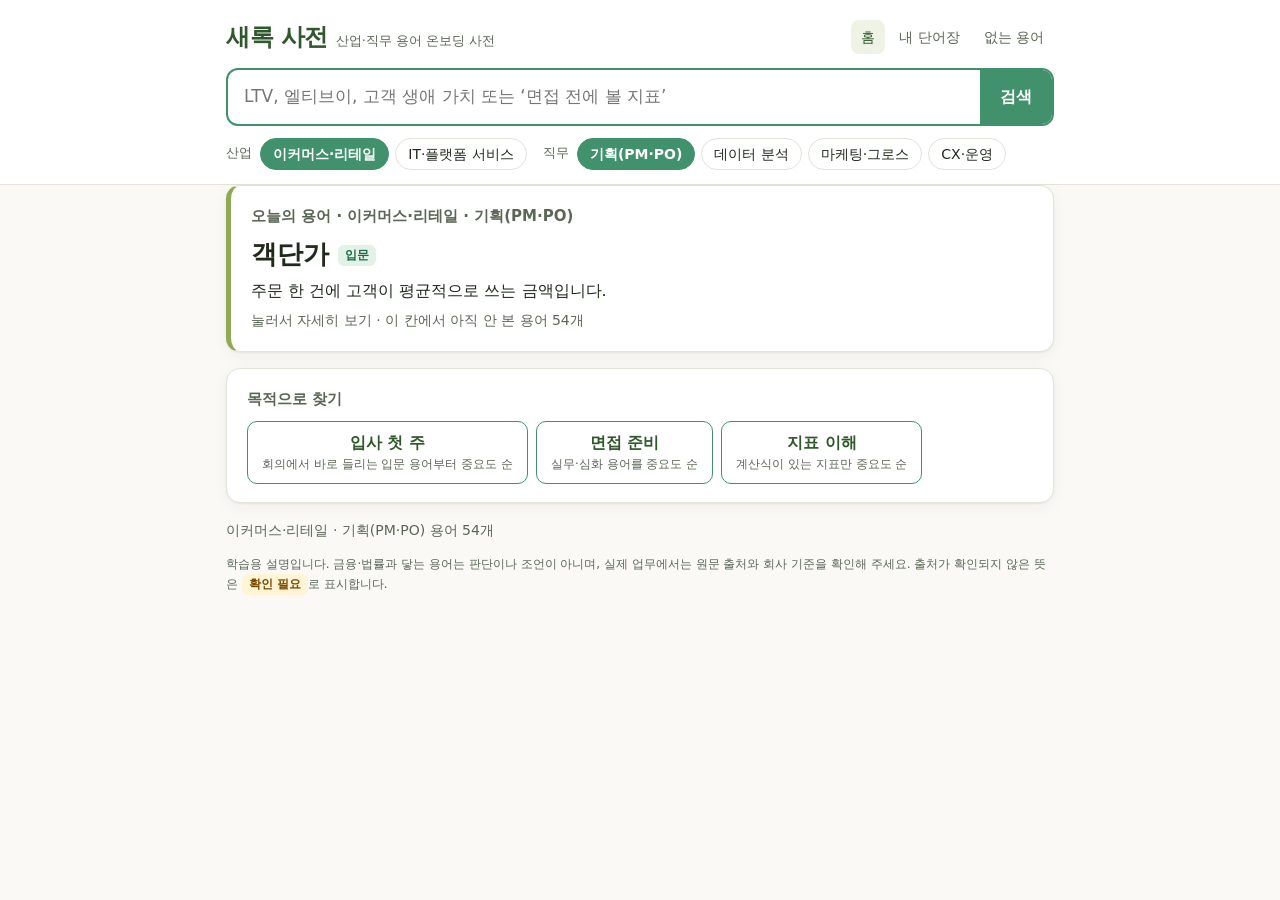
==== fruits/17-saerok-dictionary/web/index.html @ f69b4f3b "refactor: organize each fruit agent into its own folder - 열매 12개마다 fruits/<번호-이름>/ 폴더 하나 - 1번 콘텐츠 개인" ====
<!doctype html>
<html lang="ko">
<head>
<meta charset="utf-8">
<meta name="viewport" content="width=device-width, initial-scale=1">
<title>새록 사전</title>
<style>
  :root {
    --bg: #FAF9F6;
    --surface: #FFFFFF;
    --ink: #1F2A1C;
    --muted: #5B6656;
    --line: #E2E4DA;
    --brand: #40916C;
    --brand-deep: #31572C;
    --leaf: #90A955;
    --lime: #ECF39E;
    --warn-bg: #FFF4D6;
    --warn-ink: #7A4B00;
    --chip: #EEF3E6;
    --shadow: 0 1px 2px rgba(31, 42, 28, .06), 0 4px 16px rgba(31, 42, 28, .05);
  }
  @media (prefers-color-scheme: dark) {
    :root {
      --bg: #141A13;
      --surface: #1C241A;
      --ink: #E9EEE3;
      --muted: #A3AE9C;
      --line: #2F3A2C;
      --brand: #6CC195;
      --brand-deep: #A6D98A;
      --leaf: #90A955;
      --lime: #3A4A1E;
      --warn-bg: #3A2F14;
      --warn-ink: #F3D27A;
      --chip: #24301F;
      --shadow: none;
    }
  }
  * { box-sizing: border-box; }
  body {
    margin: 0;
    background: var(--bg);
    color: var(--ink);
    font: 16px/1.6 "Pretendard", "Apple SD Gothic Neo", "Malgun Gothic", system-ui, sans-serif;
    -webkit-font-smoothing: antialiased;
  }
  a { color: var(--brand); }
  button { font: inherit; color: inherit; cursor: pointer; }
  .wrap { max-width: 860px; margin: 0 auto; padding: 0 16px; }

  header.top { background: var(--surface); border-bottom: 1px solid var(--line); }
  .brand-row { display: flex; align-items: center; gap: 12px; padding: 18px 0 12px; }
  .logo { display: flex; align-items: baseline; gap: 8px; text-decoration: none; color: var(--brand-deep); }
  .logo b { font-size: 24px; letter-spacing: -0.5px; }
  .logo span { font-size: 13px; color: var(--muted); }
  .nav { margin-left: auto; display: flex; gap: 4px; }
  .nav a { text-decoration: none; color: var(--muted); padding: 6px 10px; border-radius: 8px; font-size: 14px; }
  .nav a.on, .nav a:hover { background: var(--chip); color: var(--brand-deep); }

  form.search { display: flex; border: 2px solid var(--brand); border-radius: 12px; background: var(--surface); overflow: hidden; }
  form.search input {
    flex: 1; min-width: 0; border: 0; outline: 0; padding: 13px 16px; font: inherit; font-size: 17px;
    background: transparent; color: var(--ink);
  }
  form.search button { border: 0; background: var(--brand); color: #fff; padding: 0 20px; font-weight: 700; }
  .suggest { position: relative; }
  .suggest ul {
    position: absolute; z-index: 5; left: 0; right: 0; top: 4px; margin: 0; padding: 6px 0; list-style: none;
    background: var(--surface); border: 1px solid var(--line); border-radius: 10px; box-shadow: var(--shadow);
  }
  .suggest li button { width: 100%; text-align: left; border: 0; background: none; padding: 8px 16px; }
  .suggest li button:hover, .suggest li button:focus { background: var(--chip); outline: none; }
  .suggest small { color: var(--muted); margin-left: 6px; }

  .setting { display: flex; flex-wrap: wrap; gap: 8px 16px; padding: 12px 0 14px; align-items: center; }
  .setting .group { display: flex; flex-wrap: wrap; gap: 6px; align-items: center; }
  .setting .label { font-size: 13px; color: var(--muted); margin-right: 2px; }
  .chip {
    border: 1px solid var(--line); background: var(--surface); border-radius: 999px; padding: 4px 12px; font-size: 14px;
  }
  .chip[aria-pressed="true"] { background: var(--brand); border-color: var(--brand); color: #fff; font-weight: 600; }

  main { padding: 20px 0 48px; }
  .notice { border-radius: 10px; padding: 10px 14px; margin-bottom: 16px; font-size: 14px; background: var(--warn-bg); color: var(--warn-ink); }
  .card { background: var(--surface); border: 1px solid var(--line); border-radius: 14px; padding: 18px 20px; margin-bottom: 16px; box-shadow: var(--shadow); }
  .card h2 { margin: 0 0 4px; font-size: 15px; color: var(--muted); font-weight: 600; }
  .purpose-row { display: flex; flex-wrap: wrap; gap: 8px; margin-top: 10px; }
  .purpose-row button { border: 1px solid var(--brand); background: transparent; color: var(--brand-deep); border-radius: 10px; padding: 8px 14px; font-weight: 600; }
  .purpose-row button:hover { background: var(--chip); }
  .purpose-row small { display: block; font-weight: 400; color: var(--muted); font-size: 12px; }

  .today { border-left: 5px solid var(--leaf); }
  .today .word { font-size: 26px; font-weight: 800; margin: 2px 0; }
  .today button.open { border: 0; background: none; padding: 0; text-align: left; }

  .badge { display: inline-block; font-size: 12px; font-weight: 700; border-radius: 6px; padding: 1px 7px; vertical-align: middle; }
  .lv-입문 { background: #E3F2E9; color: #1E6B47; }
  .lv-실무 { background: #FFF0D9; color: #8A5300; }
  .lv-심화 { background: #F5E3F0; color: #7A2A63; }
  @media (prefers-color-scheme: dark) {
    .lv-입문 { background: #1E3B2C; color: #8FE0B5; }
    .lv-실무 { background: #3D2E12; color: #F5C46B; }
    .lv-심화 { background: #3A1F33; color: #E9A2D6; }
  }
  .badge.check { background: var(--warn-bg); color: var(--warn-ink); }
  .muted { color: var(--muted); }

  .entry-head { display: flex; flex-wrap: wrap; align-items: baseline; gap: 10px; }
  .entry-head h1 { margin: 0; font-size: 34px; letter-spacing: -0.5px; }
  .entry-head .save { margin-left: auto; border: 1px solid var(--brand); background: transparent; color: var(--brand-deep); border-radius: 10px; padding: 6px 14px; font-weight: 700; }
  .entry-head .save[aria-pressed="true"] { background: var(--brand); color: #fff; }
  .origin { margin: 6px 0 2px; font-size: 17px; }
  .origin b { color: var(--brand-deep); }
  .aliases { font-size: 14px; color: var(--muted); }

  .sense { border-top: 1px solid var(--line); padding: 16px 0 6px; }
  .sense:first-of-type { border-top: 0; }
  .sense-top { display: flex; flex-wrap: wrap; gap: 6px; align-items: center; font-size: 14px; color: var(--muted); }
  .sense-top .num { font-size: 20px; color: var(--brand-deep); font-weight: 800; margin-right: 2px; }
  .sense p.def { font-size: 17px; margin: 8px 0; }
  .sense.other p.def { font-size: 16px; }
  .formula { background: var(--chip); border-radius: 8px; padding: 8px 12px; font-family: ui-monospace, "Cascadia Mono", Consolas, monospace; font-size: 14px; margin: 8px 0; overflow-wrap: anywhere; }
  .examples { margin: 8px 0; padding-left: 0; list-style: none; }
  .examples li { padding-left: 14px; position: relative; color: var(--ink); }
  .examples li::before { content: "“"; position: absolute; left: 0; color: var(--leaf); font-weight: 800; }
  .sources { font-size: 13px; color: var(--muted); margin: 8px 0 4px; }
  .sources ul { margin: 2px 0 0; padding-left: 18px; }
  .sources a { overflow-wrap: anywhere; }
  h3.sub { font-size: 15px; margin: 18px 0 6px; color: var(--brand-deep); }
  dl.rel { margin: 0; display: grid; grid-template-columns: max-content 1fr; gap: 4px 12px; font-size: 15px; }
  dl.rel dt { font-weight: 700; }
  dl.rel dd { margin: 0; color: var(--muted); }
  .linkish { border: 0; background: none; padding: 0; color: var(--brand); font-weight: 700; text-decoration: underline; text-underline-offset: 3px; }

  ol.list, ul.list { list-style: none; margin: 0; padding: 0; }
  .list li { border-top: 1px solid var(--line); }
  .list li:first-child { border-top: 0; }
  .list button.row { display: block; width: 100%; text-align: left; border: 0; background: none; padding: 12px 4px; }
  .list button.row:hover { background: var(--chip); }
  .list .t { font-weight: 800; font-size: 17px; margin-right: 6px; }
  .list .one { display: block; color: var(--muted); font-size: 14px; margin-top: 2px; }
  .list .rank { display: inline-block; min-width: 26px; color: var(--leaf); font-weight: 800; }
  .more { margin-top: 12px; width: 100%; border: 1px solid var(--line); background: var(--surface); border-radius: 10px; padding: 10px; font-weight: 700; color: var(--brand-deep); }
  .actions { display: flex; flex-wrap: wrap; gap: 8px; margin-top: 12px; }
  .actions button { border: 1px solid var(--line); background: var(--surface); border-radius: 10px; padding: 8px 14px; }
  .remove { border: 0; background: none; color: var(--muted); font-size: 13px; padding: 4px 8px; }
  table.missing { width: 100%; border-collapse: collapse; font-size: 14px; }
  table.missing th, table.missing td { text-align: left; padding: 8px 6px; border-top: 1px solid var(--line); }
  footer { font-size: 12px; color: var(--muted); padding: 0 0 32px; }
  @media (max-width: 560px) {
    .entry-head h1 { font-size: 28px; }
    .nav a { padding: 6px 7px; }
    .logo span { display: none; }
  }
</style>
</head>
<body>
<header class="top">
  <div class="wrap">
    <div class="brand-row">
      <a class="logo" href="#/"><b>새록 사전</b><span>산업·직무 용어 온보딩 사전</span></a>
      <nav class="nav" aria-label="메뉴">
        <a href="#/" data-nav="home">홈</a>
        <a href="#/wordbook" data-nav="wordbook">내 단어장</a>
        <a href="#/missing" data-nav="missing">없는 용어</a>
      </nav>
    </div>
    <form class="search" id="search-form" role="search" autocomplete="off">
      <input id="q" type="search" placeholder="LTV, 엘티브이, 고객 생애 가치 또는 ‘면접 전에 볼 지표’" aria-label="용어 또는 목적 검색">
      <button type="submit">검색</button>
    </form>
    <div class="suggest"><ul id="suggest" hidden></ul></div>
    <div class="setting" id="setting"></div>
  </div>
</header>

<main class="wrap" id="main" tabindex="-1"></main>

<footer class="wrap">
  학습용 설명입니다. 금융·법률과 닿는 용어는 판단이나 조언이 아니며, 실제 업무에서는 원문 출처와 회사 기준을 확인해 주세요.
  출처가 확인되지 않은 뜻은 <span class="badge check">확인 필요</span>로 표시합니다.
</footer>

<script src="data.js"></script>
<script src="saerok-core.js"></script>
<script>
(function () {
  "use strict";
  var main = document.getElementById("main");
  var Core = window.SaerokCore;
  var DATA = window.SAEROK_DATA;

  if (!Core || !DATA || !DATA.catalog || !Array.isArray(DATA.terms)) {
    main.innerHTML = '<div class="notice">용어집을 불러오지 못했습니다. <code>glossary/data.js</code>와 <code>saerok-core.js</code>가 이 파일과 같은 폴더에 있는지 확인하고, 없으면 저장소에서 <code>python glossary.py build</code>를 실행해 주세요.</div>';
    return;
  }

  var catalog = DATA.catalog;
  var terms = DATA.terms;
  var byId = {};
  terms.forEach(function (t) { byId[t.id] = t; });
  var nameOf = {};
  catalog.industries.concat(catalog.roles).forEach(function (x) { nameOf[x.id] = x.name; });

  // ---- 브라우저 저장소: 실패해도 화면은 동작하고, 저장되지 않는다는 사실을 알립니다 ----
  var memory = {};
  var storageOk = true;
  function load(key, fallback) {
    try {
      var raw = window.localStorage.getItem("saerok." + key);
      return raw == null ? (key in memory ? memory[key] : fallback) : JSON.parse(raw);
    } catch (e) {
      storageOk = false;
      return key in memory ? memory[key] : fallback;
    }
  }
  function save(key, value) {
    memory[key] = value;
    try {
      window.localStorage.setItem("saerok." + key, JSON.stringify(value));
    } catch (e) {
      storageOk = false;
    }
  }

  function todayStr() {
    var d = new Date();
    var p = function (n) { return (n < 10 ? "0" : "") + n; };
    return d.getFullYear() + "-" + p(d.getMonth() + 1) + "-" + p(d.getDate());
  }

  var settings = load("settings", null) || {};
  if (!nameOf[settings.industry]) settings.industry = catalog.industries[0].id;
  if (!nameOf[settings.role]) settings.role = catalog.roles[0].id;

  function esc(s) {
    return String(s == null ? "" : s).replace(/[&<>"']/g, function (c) {
      return { "&": "&amp;", "<": "&lt;", ">": "&gt;", '"': "&quot;", "'": "&#39;" }[c];
    });
  }
  function safeUrl(u) { return /^https:\/\//.test(u || "") ? u : null; }
  function firstSentence(text) {
    var m = String(text).match(/^.*?[.!?다요](\s|$)/);
    return (m ? m[0] : String(text)).trim();
  }
  function levelBadge(level) { return '<span class="badge lv-' + esc(level) + '">' + esc(level) + "</span>"; }
  function checkBadge(sense) { return sense.status === "verified" ? "" : ' <span class="badge check">확인 필요</span>'; }
  function cellLabel() { return esc(nameOf[settings.industry]) + " · " + esc(nameOf[settings.role]); }

  // ---- 설정 막대 ----
  function renderSetting() {
    var html = '<div class="group"><span class="label">산업</span>';
    catalog.industries.forEach(function (x) {
      html += '<button type="button" class="chip" data-industry="' + esc(x.id) + '" aria-pressed="' + (x.id === settings.industry) + '" title="' + esc(x.description || "") + '">' + esc(x.name) + "</button>";
    });
    html += '</div><div class="group"><span class="label">직무</span>';
    catalog.roles.forEach(function (x) {
      html += '<button type="button" class="chip" data-role="' + esc(x.id) + '" aria-pressed="' + (x.id === settings.role) + '" title="' + esc(x.description || "") + '">' + esc(x.name) + "</button>";
    });
    document.getElementById("setting").innerHTML = html + "</div>";
  }
  document.getElementById("setting").addEventListener("click", function (e) {
    var b = e.target.closest("button");
    if (!b) return;
    if (b.dataset.industry) settings.industry = b.dataset.industry;
    if (b.dataset.role) settings.role = b.dataset.role;
    save("settings", settings);
    renderSetting();
    route();
  });

  // ---- 화면들 ----
  function storageNotice() {
    return storageOk ? "" : '<div class="notice">이 브라우저에서는 저장소를 쓸 수 없어 단어장과 기록이 이 창을 닫으면 사라집니다.</div>';
  }

  function rowHtml(term, sense, rank) {
    return '<li><button class="row" data-open="' + esc(term.id) + '">' +
      (rank ? '<span class="rank">' + rank + "</span>" : "") +
      '<span class="t">' + esc(term.term) + "</span>" + levelBadge(sense.level) + checkBadge(sense) +
      '<span class="one">' + esc(firstSentence(sense.definition)) + "</span></button></li>";
  }

  function viewHome() {
    var seen = load("seen", []);
    var previous = load("today", null);
    var today = todayStr();
    var pick = Core.pickToday(terms, settings.industry, settings.role, seen, previous, today);
    var html = storageNotice();
    if (pick) {
      if (!pick.kept) save("today", { date: today, industry: settings.industry, role: settings.role, id: pick.term.id });
      var left = Core.todayCandidates(terms, settings.industry, settings.role, seen).length;
      html += '<section class="card today"><h2>오늘의 용어 · ' + cellLabel() + "</h2>" +
        '<button class="open" data-open="' + esc(pick.term.id) + '"><div class="word">' + esc(pick.term.term) + " " + levelBadge(pick.sense.level) + checkBadge(pick.sense) + "</div>" +
        "<div>" + esc(firstSentence(pick.sense.definition)) + '</div><div class="muted" style="font-size:14px;margin-top:6px">눌러서 자세히 보기 · 이 칸에서 아직 안 본 용어 ' + left + "개</div></button></section>";
    } else {
      html += '<section class="card today"><h2>오늘의 용어 · ' + cellLabel() + "</h2><p>이 산업·직무의 용어를 모두 봤습니다. 다른 직무를 고르거나 내 단어장으로 복습해 보세요.</p></section>";
    }
    html += '<section class="card"><h2>목적으로 찾기</h2><div class="purpose-row">';
    catalog.purposes.forEach(function (p) {
      html += '<button data-purpose="' + esc(p.id) + '">' + esc(p.name) + "<small>" + esc(p.description || "") + "</small></button>";
    });
    html += "</div></section>";
    var cell = Core.cellTerms(terms, settings.industry, settings.role);
    var unchecked = cell.filter(function (x) { return x.sense.status !== "verified"; }).length;
    html += '<p class="muted" style="font-size:14px">' + cellLabel() + " 용어 " + cell.length + "개" +
      (unchecked ? " · 그중 확인 필요 " + unchecked + "개" : "") + "</p>";
    main.innerHTML = html;
  }

  function senseHtml(item, isFirst) {
    var s = item.sense;
    var where = s.industries.map(function (i) { return nameOf[i] || i; }).join("·") + " / " + s.roles.map(function (r) { return nameOf[r] || r; }).join("·");
    var html = '<div class="sense' + (isFirst ? "" : " other") + '"><div class="sense-top"><span class="num">' + item.number + "</span>" +
      levelBadge(s.level) + checkBadge(s) + "<span>" + esc(where) + "</span></div>" +
      '<p class="def">' + esc(s.definition) + "</p>";
    if (s.formula) html += '<div class="formula">' + esc(s.formula) + "</div>";
    if (s.examples && s.examples.length) {
      html += '<ul class="examples">' + s.examples.map(function (x) { return "<li>" + esc(x) + "</li>"; }).join("") + "</ul>";
    }
    html += '<div class="sources">';
    if (s.sources && s.sources.length) {
      html += "출처<ul>" + s.sources.map(function (src) {
        var u = safeUrl(src.url);
        var kind = { official: "공식 문서", company_guide: "기업 가이드", tech_blog: "기술 블로그" }[src.kind] || src.kind;
        return "<li>" + (u ? '<a href="' + esc(u) + '" target="_blank" rel="noopener noreferrer">' + esc(src.title) + "</a>" : esc(src.title)) +
          " · " + esc(kind) + " · 확인 " + esc(src.checked_at) + "</li>";
      }).join("") + "</ul>";
      if (!s.sources.some(function (src) { return src.kind === "official"; })) {
        html += "<div>공식 문서 출처는 아직 찾지 못해 기업 자료를 기준으로 설명했습니다.</div>";
      }
    } else {
      html += "출처를 아직 확인하지 못했습니다. 확정된 정의로 쓰지 말고 원문을 찾아 확인해 주세요.";
    }
    if (s.status !== "verified" && s.check_note) html += '<div>메모: ' + esc(s.check_note) + "</div>";
    return html + "</div></div>";
  }

  function termRef(name) {
    var found = Core.search(terms, name).exact[0];
    return found ? '<button class="linkish" data-open="' + esc(found.id) + '">' + esc(name) + "</button>" : esc(name);
  }

  function viewEntry(id) {
    var term = byId[id];
    if (!term) {
      main.innerHTML = '<div class="notice">용어를 찾지 못했습니다: ' + esc(id) + "</div>";
      return;
    }
    var seen = load("seen", []);
    if (seen.indexOf(id) < 0) save("seen", seen.concat([id]));
    var book = load("wordbook", []);
    var saved = book.some(function (x) { return x.id === id; });
    var senses = Core.orderSenses(term, settings.industry, settings.role);
    var origin = [term.original, term.korean].filter(function (x) { return x && x !== term.term; });
    var html = storageNotice() + '<article class="card"><div class="entry-head"><h1>' + esc(term.term) + "</h1>" + levelBadge(senses[0].sense.level) +
      '<button class="save" data-save="' + esc(id) + '" aria-pressed="' + saved + '">' + (saved ? "★ 저장됨" : "☆ 저장") + "</button></div>";
    if (origin.length) html += '<div class="origin"><b>' + esc(term.term) + "</b> → " + esc(origin.join(", ")) + "</div>";
    if (term.aliases && term.aliases.length) html += '<div class="aliases">다른 이름 · ' + esc(term.aliases.join(", ")) + "</div>";
    if (!senses[0].matched) {
      html += '<div class="notice" style="margin:12px 0 0">' + cellLabel() + "에 맞춘 뜻은 아직 없습니다. 가까운 뜻부터 보여 줍니다.</div>";
    }
    html += senses.map(function (item, i) { return senseHtml(item, i === 0); }).join("");
    if (term.related && term.related.length) {
      html += '<h3 class="sub">관련어</h3><dl class="rel">' + term.related.map(function (r) { return "<dt>" + termRef(r.term) + "</dt><dd>" + esc(r.note) + "</dd>"; }).join("") + "</dl>";
    }
    if (term.confusable && term.confusable.length) {
      html += '<h3 class="sub">헷갈리는 말</h3><dl class="rel">' + term.confusable.map(function (r) { return "<dt>" + termRef(r.term) + "</dt><dd>" + esc(r.difference) + "</dd>"; }).join("") + "</dl>";
    }
    main.innerHTML = html + "</article>";
  }

  var purposePage = 0;
  function viewPurpose(id, pageCount) {
    var purpose = catalog.purposes.filter(function (p) { return p.id === id; })[0];
    if (!purpose) { main.innerHTML = '<div class="notice">알 수 없는 목적입니다.</div>'; return; }
    var all = Core.purposeList(terms, purpose, settings.industry, settings.role);
    var shown = all.slice(0, (pageCount + 1) * 10);
    var html = '<section class="card"><h2>' + esc(purpose.name) + " · " + cellLabel() + "</h2>" +
      '<p class="muted" style="margin:0 0 8px;font-size:14px">' + esc(purpose.description || "") + " · 전체 " + all.length + "개</p>";
    if (!all.length) {
      html += "<p>이 산업·직무에는 조건에 맞는 용어가 아직 없습니다.</p>";
    } else {
      html += '<ol class="list">' + shown.map(function (x, i) { return rowHtml(x.term, x.sense, i + 1); }).join("") + "</ol>";
      if (all.length > shown.length) html += '<button class="more" data-more="' + esc(id) + '">더 보기 (' + shown.length + " / " + all.length + ")</button>";
    }
    main.innerHTML = html + "</section>";
  }

  function viewSearch(query) {
    var q = String(query || "").trim();
    document.getElementById("q").value = q;
    if (!q) { location.hash = "#/"; return; }
    var result = Core.search(terms, q);
    if (result.exact.length === 1) { location.replace("#/term/" + encodeURIComponent(result.exact[0].id)); return; }
    if (!result.exact.length) {
      var purpose = Core.matchPurpose(catalog, q);
      if (purpose) { location.replace("#/purpose/" + encodeURIComponent(purpose.id)); return; }
    }
    var html = storageNotice() + '<section class="card"><h2>“' + esc(q) + "” 검색 결과</h2>";
    var list = result.exact.concat(result.partial);
    if (list.length) {
      html += '<ul class="list">' + list.map(function (t) {
        return rowHtml(t, Core.orderSenses(t, settings.industry, settings.role)[0].sense);
      }).join("") + "</ul>";
    } else {
      html += "<p>용어집에 아직 없는 단어입니다. <b>없는 용어</b> 목록에 기록해 두었습니다. 다음 용어집을 늘릴 때 씁니다.</p>" +
        '<p class="muted" style="font-size:14px">목적으로 찾으려면 ‘입사 첫 주’, ‘면접 준비’, ‘지표’ 같은 말을 넣어 보세요.</p>';
    }
    main.innerHTML = html + "</section>";
  }

  function viewWordbook() {
    var book = load("wordbook", []);
    var html = storageNotice() + '<section class="card"><h2>내 단어장</h2>';
    var items = book.filter(function (x) { return byId[x.id]; });
    if (!items.length) {
      html += "<p>아직 저장한 용어가 없습니다. 단어 항목에서 ☆ 저장을 눌러 모아 보세요.</p>";
    } else {
      html += '<ul class="list">' + items.map(function (x) {
        var t = byId[x.id];
        var s = Core.orderSenses(t, settings.industry, settings.role)[0].sense;
        return rowHtml(t, s).replace("</li>", '<button class="remove" data-unsave="' + esc(t.id) + '">빼기 · ' + esc(x.saved_at) + " 저장</button></li>");
      }).join("") + "</ul>";
    }
    var gone = book.length - items.length;
    if (gone) html += '<p class="muted" style="font-size:14px">용어집에서 빠진 저장 항목 ' + gone + "개는 표시하지 않았습니다.</p>";
    main.innerHTML = html + "</section>";
  }

  function viewMissing() {
    var list = load("missing", []);
    var html = storageNotice() + '<section class="card"><h2>아직 없는 용어</h2>' +
      '<p class="muted" style="margin:0 0 8px;font-size:14px">검색했지만 용어집에 없던 단어입니다. 내보내서 다음 용어집 추가에 씁니다.</p>';
    if (!list.length) {
      html += "<p>기록된 단어가 없습니다.</p>";
    } else {
      html += '<table class="missing"><thead><tr><th>단어</th><th>검색 횟수</th><th>처음</th><th>마지막</th></tr></thead><tbody>' +
        list.map(function (x) { return "<tr><td>" + esc(x.query) + "</td><td>" + esc(x.count || 1) + "</td><td>" + esc(x.first_seen) + "</td><td>" + esc(x.last_seen) + "</td></tr>"; }).join("") +
        '</tbody></table><div class="actions"><button data-export="csv">CSV로 내보내기</button><button data-export="json">JSON으로 내보내기</button><button data-clear-missing>기록 비우기</button></div>';
    }
    main.innerHTML = html + "</section>";
  }

  function download(name, text, type) {
    var blob = new Blob([text], { type: type + ";charset=utf-8" });
    var a = document.createElement("a");
    a.href = URL.createObjectURL(blob);
    a.download = name;
    document.body.appendChild(a);
    a.click();
    setTimeout(function () { URL.revokeObjectURL(a.href); a.remove(); }, 0);
  }

  // ---- 클릭 처리 ----
  main.addEventListener("click", function (e) {
    var b = e.target.closest("button");
    if (!b) return;
    if (b.dataset.open) { location.hash = "#/term/" + encodeURIComponent(b.dataset.open); return; }
    if (b.dataset.purpose) { location.hash = "#/purpose/" + encodeURIComponent(b.dataset.purpose); return; }
    if (b.dataset.more) { purposePage += 1; viewPurpose(b.dataset.more, purposePage); return; }
    if (b.dataset.save) {
      var book = load("wordbook", []);
      var id = b.dataset.save;
      book = book.some(function (x) { return x.id === id; }) ? book.filter(function (x) { return x.id !== id; }) : book.concat([{ id: id, saved_at: todayStr() }]);
      save("wordbook", book);
      viewEntry(id);
      return;
    }
    if (b.dataset.unsave) {
      save("wordbook", load("wordbook", []).filter(function (x) { return x.id !== b.dataset.unsave; }));
      viewWordbook();
      return;
    }
    if (b.dataset.export) {
      var list = load("missing", []);
      if (b.dataset.export === "csv") download("saerok-missing-" + todayStr() + ".csv", "﻿" + Core.missingCsv(list), "text/csv");
      else download("saerok-missing-" + todayStr() + ".json", JSON.stringify(list, null, 2) + "\n", "application/json");
      return;
    }
    if (b.hasAttribute("data-clear-missing")) {
      if (window.confirm("없는 용어 기록을 모두 비울까요? 먼저 내보내기를 권합니다.")) { save("missing", []); viewMissing(); }
    }
  });

  // ---- 검색창과 추천 목록 ----
  var input = document.getElementById("q");
  var suggest = document.getElementById("suggest");
  document.getElementById("search-form").addEventListener("submit", function (e) {
    e.preventDefault();
    suggest.hidden = true;
    var q = input.value.trim();
    if (!q) return;
    var r = Core.search(terms, q);
    if (!r.exact.length && !r.partial.length && !Core.matchPurpose(catalog, q)) {
      save("missing", Core.addMissing(load("missing", []), q, todayStr()));
    }
    var target = "#/search/" + encodeURIComponent(q);
    if (location.hash === target) route(); else location.hash = target;
  });
  input.addEventListener("input", function () {
    var r = Core.search(terms, input.value);
    var list = r.exact.concat(r.partial).slice(0, 8);
    if (!list.length) { suggest.hidden = true; return; }
    suggest.innerHTML = list.map(function (t) {
      return '<li><button type="button" data-open="' + esc(t.id) + '">' + esc(t.term) + "<small>" + esc([t.original, t.korean].filter(Boolean).join(" · ")) + "</small></button></li>";
    }).join("");
    suggest.hidden = false;
  });
  suggest.addEventListener("click", function (e) {
    var b = e.target.closest("button");
    if (!b) return;
    suggest.hidden = true;
    location.hash = "#/term/" + encodeURIComponent(b.dataset.open);
  });
  document.addEventListener("click", function (e) {
    if (!e.target.closest(".suggest") && e.target !== input) suggest.hidden = true;
  });
  input.addEventListener("keydown", function (e) { if (e.key === "Escape") suggest.hidden = true; });

  // ---- 주소(#)로 화면 고르기: 뒤로 가기가 됩니다 ----
  function route() {
    var parts = location.hash.replace(/^#\/?/, "").split("/");
    var name = parts[0] || "home";
    var arg = decodeURIComponent(parts.slice(1).join("/") || "");
    document.querySelectorAll("[data-nav]").forEach(function (a) {
      a.classList.toggle("on", a.dataset.nav === name || (name === "home" && a.dataset.nav === "home"));
    });
    if (name === "term") viewEntry(arg);
    else if (name === "purpose") { purposePage = 0; viewPurpose(arg, 0); }
    else if (name === "search") viewSearch(arg);
    else if (name === "wordbook") viewWordbook();
    else if (name === "missing") viewMissing();
    else viewHome();
    window.scrollTo(0, 0);
  }
  window.addEventListener("hashchange", route);
  renderSetting();
  route();
})();
</script>
</body>
</html>
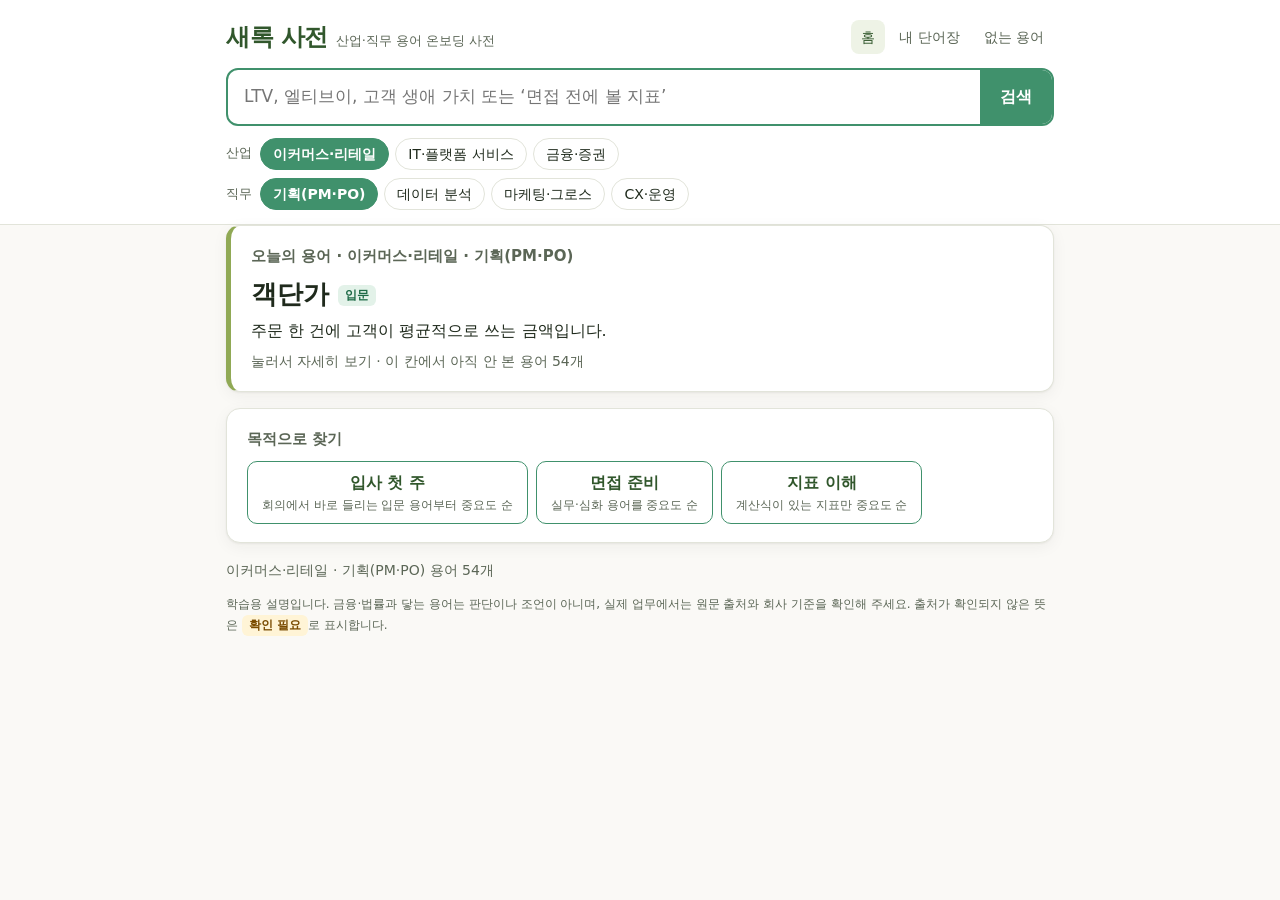
==== commit bd0df773: "feat: add finance industry to saerok glossary and deploy to Pages - 금융·증권을 세 번째 산업으로 추가: 금융 용어 46개(투" ====
--- a/fruits/17-saerok-dictionary/web/index.html
+++ b/fruits/17-saerok-dictionary/web/index.html
@@ -192,7 +192,7 @@
   var DATA = window.SAEROK_DATA;
 
   if (!Core || !DATA || !DATA.catalog || !Array.isArray(DATA.terms)) {
-    main.innerHTML = '<div class="notice">용어집을 불러오지 못했습니다. <code>glossary/data.js</code>와 <code>saerok-core.js</code>가 이 파일과 같은 폴더에 있는지 확인하고, 없으면 저장소에서 <code>python glossary.py build</code>를 실행해 주세요.</div>';
+    main.innerHTML = '<div class="notice">용어집을 불러오지 못했습니다. <code>data.js</code>와 <code>saerok-core.js</code>가 이 파일과 같은 <code>web</code> 폴더에 있는지 확인하고, 없으면 <code>fruits/17-saerok-dictionary</code> 폴더에서 <code>python glossary.py build</code>를 실행해 주세요.</div>';
     return;
   }
 
@@ -316,6 +316,9 @@
       levelBadge(s.level) + checkBadge(s) + "<span>" + esc(where) + "</span></div>" +
       '<p class="def">' + esc(s.definition) + "</p>";
     if (s.formula) html += '<div class="formula">' + esc(s.formula) + "</div>";
+    if (s.industries.length === 1 && s.industries[0] === "finance") {
+      html += '<div class="notice" style="margin:8px 0">학습용 설명입니다. 투자·세금·법률 판단이나 상품 권유가 아니며, 숫자와 제도는 확인 날짜 기준이라 바뀔 수 있습니다.</div>';
+    }
     if (s.examples && s.examples.length) {
       html += '<ul class="examples">' + s.examples.map(function (x) { return "<li>" + esc(x) + "</li>"; }).join("") + "</ul>";
     }
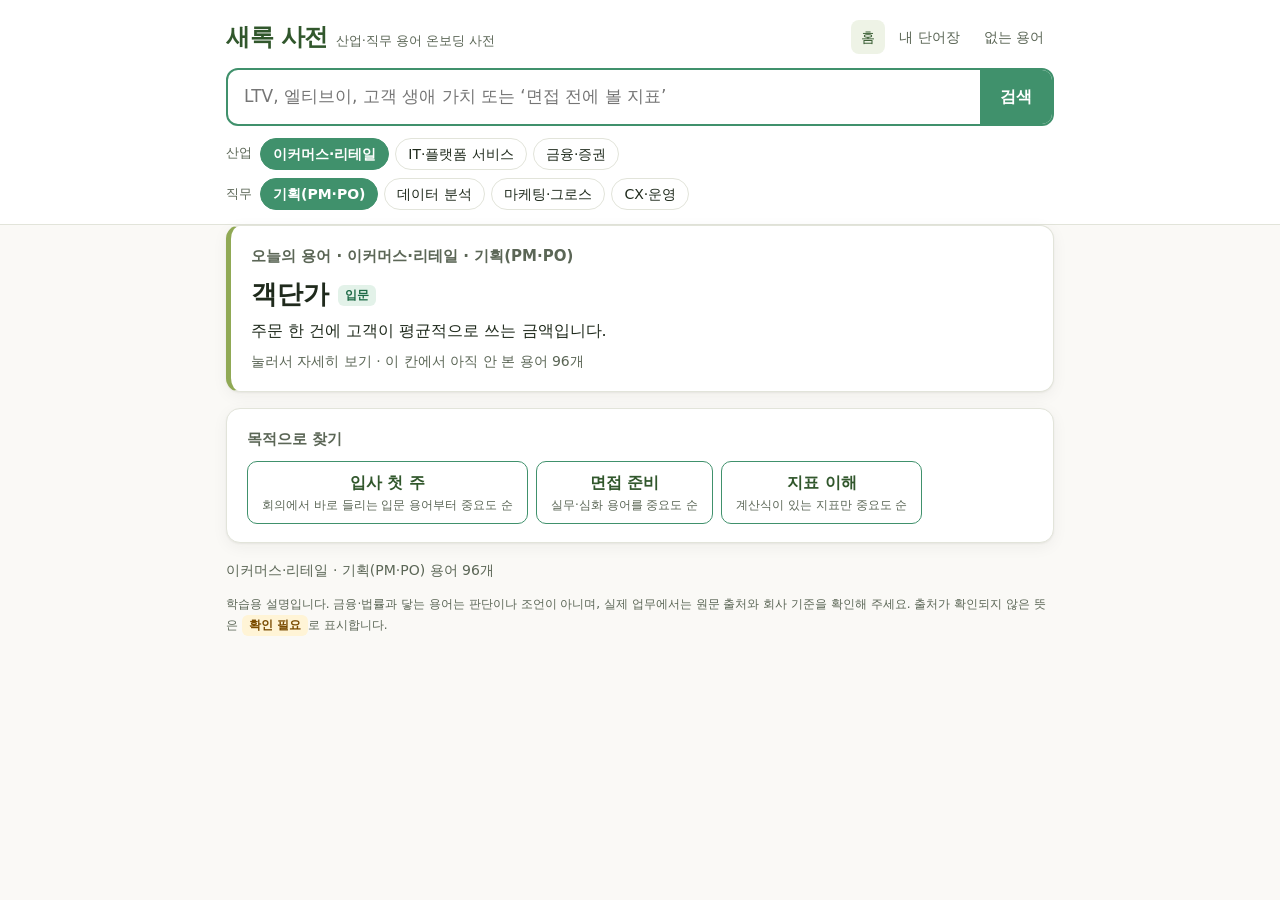
==== commit 676cdfe2: "feat: add workplace terms and meaning search to saerok glossary - 산업·직무 공통 업무 용어 42개 추가(랩업, 킥오프, 싱크," ====
--- a/fruits/17-saerok-dictionary/web/index.html
+++ b/fruits/17-saerok-dictionary/web/index.html
@@ -336,7 +336,7 @@
     } else {
       html += "출처를 아직 확인하지 못했습니다. 확정된 정의로 쓰지 말고 원문을 찾아 확인해 주세요.";
     }
-    if (s.status !== "verified" && s.check_note) html += '<div>메모: ' + esc(s.check_note) + "</div>";
+    if (s.check_note) html += '<div>메모: ' + esc(s.check_note) + "</div>";
     return html + "</div></div>";
   }
 
@@ -402,14 +402,23 @@
       if (purpose) { location.replace("#/purpose/" + encodeURIComponent(purpose.id)); return; }
     }
     var html = storageNotice() + '<section class="card"><h2>“' + esc(q) + "” 검색 결과</h2>";
-    var list = result.exact.concat(result.partial);
-    if (list.length) {
-      html += '<ul class="list">' + list.map(function (t) {
+    var rows = function (list) {
+      return '<ul class="list">' + list.map(function (t) {
         return rowHtml(t, Core.orderSenses(t, settings.industry, settings.role)[0].sense);
       }).join("") + "</ul>";
-    } else {
+    };
+    var named = result.exact.concat(result.partial);
+    if (named.length) html += rows(named);
+    if (result.meaning.length) {
+      html += '<h3 class="sub">뜻이 닿는 업무 용어</h3>' + rows(result.meaning);
+    }
+    if (!named.length && !result.meaning.length) {
       html += "<p>용어집에 아직 없는 단어입니다. <b>없는 용어</b> 목록에 기록해 두었습니다. 다음 용어집을 늘릴 때 씁니다.</p>" +
         '<p class="muted" style="font-size:14px">목적으로 찾으려면 ‘입사 첫 주’, ‘면접 준비’, ‘지표’ 같은 말을 넣어 보세요.</p>';
+    }
+    if (!result.exact.length) {
+      html += '<p style="margin:14px 0 0"><a href="' + esc(Core.dictionaryUrl(q)) + '" target="_blank" rel="noopener noreferrer">‘' + esc(q) +
+        "’ 일반 뜻은 국립국어원 표준국어대사전에서 보기 ↗</a></p>";
     }
     main.innerHTML = html + "</section>";
   }
@@ -496,7 +505,7 @@
     var q = input.value.trim();
     if (!q) return;
     var r = Core.search(terms, q);
-    if (!r.exact.length && !r.partial.length && !Core.matchPurpose(catalog, q)) {
+    if (!r.exact.length && !r.partial.length && !r.meaning.length && !Core.matchPurpose(catalog, q)) {
       save("missing", Core.addMissing(load("missing", []), q, todayStr()));
     }
     var target = "#/search/" + encodeURIComponent(q);
@@ -504,7 +513,7 @@
   });
   input.addEventListener("input", function () {
     var r = Core.search(terms, input.value);
-    var list = r.exact.concat(r.partial).slice(0, 8);
+    var list = r.exact.concat(r.partial, r.meaning).slice(0, 8);
     if (!list.length) { suggest.hidden = true; return; }
     suggest.innerHTML = list.map(function (t) {
       return '<li><button type="button" data-open="' + esc(t.id) + '">' + esc(t.term) + "<small>" + esc([t.original, t.korean].filter(Boolean).join(" · ")) + "</small></button></li>";
